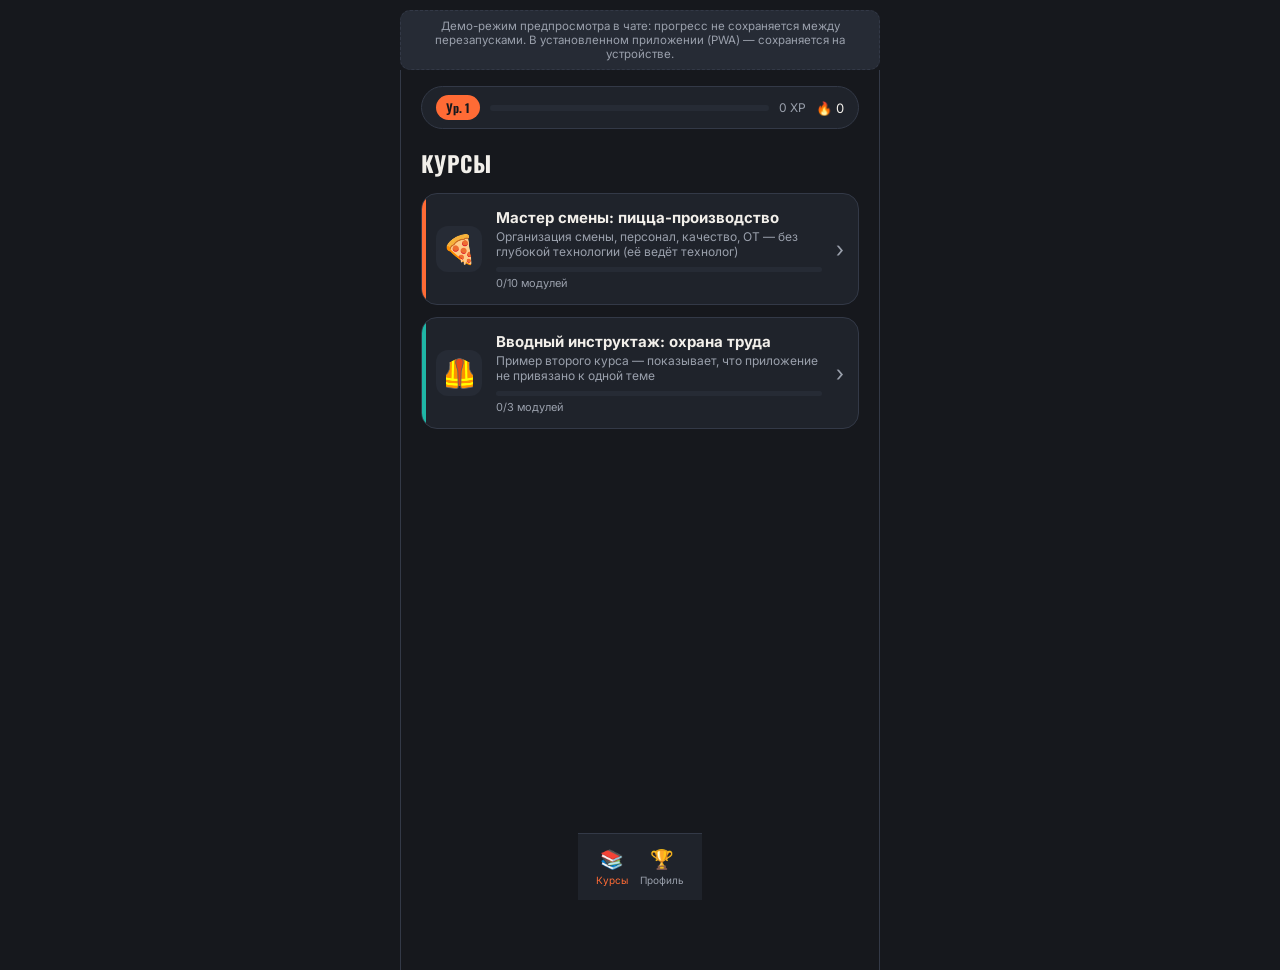
==== Смена_плюс_демо.html @ 6fdba621 "Add files via upload" ====
<!doctype html>
<html lang="ru">
<head>
<meta charset="utf-8">
<meta name="viewport" content="width=device-width, initial-scale=1, viewport-fit=cover">
<title>Смена+ — обучение с геймификацией</title>
<style>
@import url('https://fonts.googleapis.com/css2?family=Oswald:wght@500;600;700&family=Inter:wght@400;500;600;700&display=swap');

:root {
  --bg: #16181D;
  --surface: #1F232B;
  --surface-2: #262B35;
  --border: #333947;
  --text: #F2EFEA;
  --text-dim: #9AA0AC;
  --accent: #FF6B35;
  --accent-2: #F2B705;
  --success: #1FB6A6;
  --danger: #E5484D;
  --radius: 16px;
}

* { box-sizing: border-box; }
html, body { margin: 0; padding: 0; }
body {
  background: var(--bg);
  color: var(--text);
  font-family: 'Inter', system-ui, -apple-system, sans-serif;
  -webkit-tap-highlight-color: transparent;
  overscroll-behavior-y: contain;
}
h1, h2, .display {
  font-family: 'Oswald', 'Inter', sans-serif;
  text-transform: uppercase;
  letter-spacing: 0.02em;
}

#viewport {
  max-width: 480px;
  margin: 0 auto;
  min-height: 100vh;
  display: flex;
  flex-direction: column;
  position: relative;
  background: var(--bg);
}

#app {
  flex: 1;
  padding: 16px 20px 100px;
  overflow-y: auto;
}

/* ===== Top stats bar ===== */
.topstats {
  display: flex; align-items: center; gap: 10px;
  background: var(--surface);
  border: 1px solid var(--border);
  border-radius: 999px;
  padding: 8px 14px;
  margin-bottom: 18px;
}
.lvl-badge {
  font-family: 'Oswald', sans-serif;
  background: var(--accent);
  color: #16181D;
  font-weight: 700;
  font-size: 12px;
  padding: 4px 10px;
  border-radius: 999px;
  white-space: nowrap;
}
.xp-bar { flex: 1; height: 6px; background: var(--surface-2); border-radius: 4px; overflow: hidden; }
.xp-fill { height: 100%; background: linear-gradient(90deg, var(--accent), var(--accent-2)); border-radius: 4px; transition: width .4s; }
.xp-num { font-size: 12px; color: var(--text-dim); white-space: nowrap; }
.streak { font-size: 13px; white-space: nowrap; }

/* ===== Headers ===== */
.screen-header { display: flex; align-items: center; gap: 10px; margin-bottom: 14px; }
.screen-header h1 { font-size: 22px; margin: 0; flex: 1; }
.back-btn {
  background: var(--surface); border: 1px solid var(--border); color: var(--text);
  width: 36px; height: 36px; border-radius: 50%; font-size: 20px; cursor: pointer; flex-shrink:0;
}

/* ===== Course list ===== */
.course-list { display: flex; flex-direction: column; gap: 12px; }
.course-card {
  display: flex; align-items: center; gap: 14px;
  background: var(--surface); border: 1px solid var(--border); border-radius: var(--radius);
  padding: 14px; cursor: pointer; position: relative; overflow: hidden;
}
.course-card::before {
  content: ""; position: absolute; left: 0; top: 0; bottom: 0; width: 4px; background: var(--accent);
}
.course-icon { font-size: 28px; width: 46px; height: 46px; display:flex; align-items:center; justify-content:center; background: var(--surface-2); border-radius: 12px; flex-shrink: 0; }
.course-info { flex: 1; min-width: 0; }
.course-title { font-weight: 700; font-size: 15px; }
.course-sub { font-size: 12px; color: var(--text-dim); margin: 2px 0 8px; }
.course-progress { height: 5px; background: var(--surface-2); border-radius: 4px; overflow: hidden; }
.course-progress-fill { height: 100%; background: var(--accent); }
.course-progress-label { font-size: 11px; color: var(--text-dim); margin-top: 4px; }
.chev { font-size: 22px; color: var(--text-dim); }

/* ===== Conveyor belt (signature element) ===== */
.belt { position: relative; padding: 8px 4px 30px; }
.station {
  display: flex; align-items: center; gap: 14px;
  background: var(--surface); border: 1px solid var(--border); border-radius: 14px;
  padding: 12px 14px; margin-bottom: 0; cursor: pointer; position: relative;
}
.station.locked { opacity: 0.45; cursor: not-allowed; }
.station.done { border-color: var(--success); }
.station.current { border-color: var(--accent); box-shadow: 0 0 0 1px var(--accent) inset; }
.station.critical .station-title { color: var(--accent-2); }
.station-dot {
  width: 34px; height: 34px; border-radius: 50%; background: var(--surface-2);
  display: flex; align-items: center; justify-content: center; font-weight: 700; flex-shrink: 0;
  font-family: 'Oswald', sans-serif;
}
.station.done .station-dot { background: var(--success); color: #0a1512; }
.station.current .station-dot { background: var(--accent); color: #16181D; }
.station-title { font-weight: 600; font-size: 14px; }
.station-meta { font-size: 11px; color: var(--text-dim); margin-top: 2px; }
.crit-flag {
  display: inline-block; font-size: 9px; font-weight: 700; text-transform: uppercase;
  background: rgba(242,183,5,0.15); color: var(--accent-2); padding: 2px 6px; border-radius: 6px; margin-left: 6px;
  vertical-align: middle;
}
.belt-line {
  width: 2px; height: 20px; background: repeating-linear-gradient(to bottom, var(--border) 0 4px, transparent 4px 8px);
  margin: 0 0 0 34px;
}
.icon-btn { background: none; border: none; color: var(--text-dim); font-size: 16px; cursor: pointer; padding: 6px; flex-shrink: 0; }

/* ===== Lesson ===== */
.lesson-body { background: var(--surface); border: 1px solid var(--border); border-radius: var(--radius); padding: 18px; margin-bottom: 18px; }
.lesson-body p { line-height: 1.6; font-size: 14.5px; margin: 0 0 14px; white-space: pre-wrap; }
.lesson-body p:last-child { margin-bottom: 0; }

/* ===== Quiz ===== */
.q-block { background: var(--surface); border: 1px solid var(--border); border-radius: var(--radius); padding: 16px; margin-bottom: 12px; }
.q-text { font-weight: 600; font-size: 14.5px; margin-bottom: 12px; }
.q-options { display: flex; flex-direction: column; gap: 8px; }
.opt { display: flex; align-items: center; gap: 10px; background: var(--surface-2); border: 1px solid var(--border); border-radius: 10px; padding: 10px 12px; cursor: pointer; font-size: 13.5px; }
.opt input { accent-color: var(--accent); }
.opt:has(input:checked) { border-color: var(--accent); background: rgba(255,107,53,0.08); }

/* ===== Buttons ===== */
.btn-primary { background: var(--accent); color: #16181D; border: none; font-weight: 700; font-size: 15px; padding: 14px; border-radius: 12px; cursor: pointer; font-family: 'Inter', sans-serif;}
.btn-block { width: 100%; margin-top: 8px; }
.btn-ghost { background: transparent; border: 1px solid var(--border); color: var(--text); padding: 8px 14px; border-radius: 10px; cursor: pointer; font-size: 13px; }

/* ===== Profile ===== */
.profile-stats { display: flex; gap: 10px; margin-bottom: 20px; }
.stat { flex: 1; background: var(--surface); border: 1px solid var(--border); border-radius: 14px; padding: 14px; text-align: center; }
.stat-num { font-family: 'Oswald', sans-serif; font-size: 24px; font-weight: 700; color: var(--accent); }
.stat-label { font-size: 11px; color: var(--text-dim); margin-top: 2px; }
.section-title { font-size: 14px; color: var(--text-dim); margin: 22px 0 10px; text-transform: uppercase; letter-spacing: 0.05em; }
.badge-grid { display: grid; grid-template-columns: repeat(3, 1fr); gap: 10px; }
.badge { background: var(--surface); border: 1px solid var(--border); border-radius: 14px; padding: 14px 8px; text-align: center; }
.badge.locked { opacity: 0.3; filter: grayscale(1); }
.badge-icon { font-size: 24px; }
.badge-title { font-size: 10.5px; margin-top: 6px; color: var(--text-dim); line-height: 1.3; }
.edit-toggle-row { display: flex; justify-content: space-between; align-items: center; background: var(--surface); border: 1px solid var(--border); border-radius: 14px; padding: 14px; font-size: 13.5px; }

/* ===== Bottom nav ===== */
#bottomnav {
  position: sticky; bottom: 0; left: 0; right: 0;
  display: flex; background: var(--surface); border-top: 1px solid var(--border);
  padding: 8px 12px calc(8px + env(safe-area-inset-bottom));
  max-width: 480px; margin: 0 auto;
}
.navbtn { flex: 1; background: none; border: none; color: var(--text-dim); display: flex; flex-direction: column; align-items: center; gap: 3px; font-size: 10px; cursor: pointer; padding: 6px; font-family: 'Inter', sans-serif; }
.navbtn .navicon { font-size: 19px; }
.navbtn.active { color: var(--accent); }

/* ===== Modal ===== */
#modal { position: fixed; inset: 0; background: rgba(0,0,0,0.6); display: none; align-items: flex-end; justify-content: center; z-index: 50; }
#modal.show { display: flex; }
.modal-card { background: var(--surface); border-radius: 20px 20px 0 0; padding: 22px 20px calc(22px + env(safe-area-inset-bottom)); width: 100%; max-width: 480px; max-height: 85vh; overflow-y: auto; animation: slideUp .25s ease; }
.modal-card-wide { max-width: 480px; }
@keyframes slideUp { from { transform: translateY(30px); opacity:0 } to { transform: translateY(0); opacity:1 } }
.modal-card h2 { margin: 0 0 16px; font-size: 18px; }
.modal-card label { display: block; font-size: 12px; color: var(--text-dim); margin-bottom: 12px; }
.modal-card input, .modal-card select, .modal-card textarea {
  display: block; width: 100%; margin-top: 5px; background: var(--surface-2); border: 1px solid var(--border);
  color: var(--text); border-radius: 10px; padding: 10px 12px; font-size: 14px; font-family: inherit;
}
.modal-card textarea { font-family: ui-monospace, monospace; font-size: 12px; }
.hint { font-size: 11px; color: var(--text-dim); margin-top: -6px; }
.modal-actions { display: flex; justify-content: space-between; gap: 10px; margin-top: 10px; }
.result-emoji { font-size: 44px; text-align: center; }
.modal-card .result-emoji + h2 { text-align: center; }
.modal-card p { font-size: 13.5px; color: var(--text-dim); line-height: 1.5; text-align: center; }
.warn-text { color: var(--accent-2) !important; }

/* ===== Toasts ===== */
#toasts { position: fixed; top: 14px; left: 0; right: 0; display: flex; flex-direction: column; align-items: center; gap: 8px; z-index: 60; pointer-events: none; }
.toast {
  background: var(--surface-2); border: 1px solid var(--border); color: var(--text);
  padding: 10px 16px; border-radius: 999px; font-size: 13px; opacity: 0; transform: translateY(-10px);
  transition: all .3s; box-shadow: 0 4px 16px rgba(0,0,0,0.3);
}
.toast.show { opacity: 1; transform: translateY(0); }
.toast.xp { border-color: var(--accent); color: var(--accent); }
.toast.badge { border-color: var(--accent-2); color: var(--accent-2); }
.toast.warn { border-color: var(--danger); color: var(--danger); }

/* ===== Demo banner ===== */
.demo-banner { background: var(--surface-2); border: 1px dashed var(--border); color: var(--text-dim); font-size: 11.5px; padding: 8px 14px; border-radius: 10px; margin-bottom: 14px; text-align: center; }

@media (min-width: 481px) {
  #viewport { border-left: 1px solid var(--border); border-right: 1px solid var(--border); }
}

</style>
</head>
<body>
<div class="demo-banner" style="max-width:480px;margin:10px auto 0;">Демо-режим предпросмотра в чате: прогресс не сохраняется между перезапусками. В установленном приложении (PWA) — сохраняется на устройстве.</div>
<div id="viewport">
  <div id="app"></div>
  <nav id="bottomnav">
    <button class="navbtn" data-page="courses"><span class="navicon">📚</span>Курсы</button>
    <button class="navbtn" data-page="profile"><span class="navicon">🏆</span>Профиль</button>
  </nav>
</div>
<div id="modal"></div>
<div id="toasts"></div>
<script>
// ===== DATA: courses seed content =====
// Каждый курс: модули типа 'lesson' (текст) или 'quiz' (вопросы).
// critical: true у вопроса — блок ОТ/ХАССП/стоп-факторов, требует 100% для "зачёта без замечаний".

const SEED_COURSES = [
  {
    id: "master-pizza",
    title: "Мастер смены: пицца-производство",
    subtitle: "Организация смены, персонал, качество, ОТ — без глубокой технологии (её ведёт технолог)",
    color: "#FF6B35",
    icon: "🍕",
    modules: [
      {
        id: "m1", type: "lesson", title: "Роли: мастер и технолог",
        body: "Мастер смены — организатор процесса: люди, оборудование, документы, соблюдение регламентов.\n\nТехнолог — владелец технологии: рецептуры, параметры процесса, замены сырья.\n\nПравило: параметры техпроцесса не меняются мастером самостоятельно. При отклонении — зафиксировать и сообщить технологу.\n\nЗа мастером: контроль ККТ по графику, остановка процесса при критическом отклонении, эксплуатация оборудования, планирование смены, документооборот, управление людьми."
      },
      {
        id: "m2", type: "quiz", title: "Проверка: роли и разграничение",
        questions: [
          { q: "Кто устанавливает и меняет параметры техпроцесса?", options: ["Мастер смены по своему усмотрению", "Технолог", "Бригадир", "Кладовщик"], correct: 1, critical: false },
          { q: "Мастер обнаружил отклонение веса заготовки. Первое действие?", options: ["Изменить рецептуру самому", "Зафиксировать и сообщить технологу", "Игнорировать", "Остановить смену и уйти"], correct: 1, critical: false },
          { q: "Можно ли мастеру самостоятельно заменить сырьё в рецептуре при нехватке?", options: ["Да, если ускорит производство", "Нет — только по согласованию с технологом", "Да, если предупредить бригадира", "Да, но только ночью"], correct: 1, critical: false }
        ]
      },
      {
        id: "m3", type: "lesson", title: "Приём и передача смены",
        body: "При приёме смены: проверить незавершённые задачи, замечания предыдущей смены, остатки, документы.\n\nПередача смены — не просто 'что сделано', а что НЕ закрыто, почему и кто отвечает.\n\nОбход перед закрытием смены обязателен — не полагаться только на слова предыдущего мастера."
      },
      {
        id: "m4", type: "quiz", title: "Проверка: приём/передача смены",
        questions: [
          { q: "Что мастер делает в первую очередь при приёме смены?", options: ["Запускает конвейеры", "Проверяет незавершённые задачи и остатки предыдущей смены", "Уходит на обед", "Формирует заявку на склад"], correct: 1, critical: false },
          { q: "Что обязательно входит в передачу смены?", options: ["Личное мнение о коллегах", "Что не закрыто, почему и кто отвечает", "План отпусков", "Прогноз погоды"], correct: 1, critical: false }
        ]
      },
      {
        id: "m5", type: "lesson", title: "Пищевая безопасность и ХАССП",
        body: "Мастер контролирует критические контрольные точки (ККТ): температура выпечки, хранения начинок, санитария персонала.\n\nПри нарушении температурного режима — зафиксировать и изолировать риск немедленно, не дожидаясь конца смены.\n\nЗоны отклонений: красная (риск безопасности — стоп), жёлтая (замечание без угрозы), зелёная (плановый контроль).\n\nПринцип ротации сырья — FIFO/FEFO. Просроченное сырьё — изолировать, никогда не использовать."
      },
      {
        id: "m6", type: "quiz", title: "Аттестация: ХАССП и качество", critical: true,
        questions: [
          { q: "Что относится к критическим контрольным точкам?", options: ["Температура выпечки и хранения начинок", "Цвет спецодежды", "Марка транспорта", "Время обеда"], correct: 0, critical: true },
          { q: "Обнаружено нарушение температуры хранения сырья. Действие мастера?", options: ["Зафиксировать и остановить риск использования", "Проигнорировать при малой партии", "Сообщить в конце смены", "Изменить срок годности в документах"], correct: 0, critical: true },
          { q: "Что запрещено делать с просроченным сырьём?", options: ["Изолировать", "Использовать, если выглядит нормально", "Сообщить специалисту по качеству", "Оформить как отклонение"], correct: 1, critical: true },
          { q: "Принцип ротации сырья на складе:", options: ["LIFO", "FIFO/FEFO — по срокам поступления и годности", "Произвольно", "Не требуется"], correct: 1, critical: true }
        ]
      },
      {
        id: "m7", type: "lesson", title: "Охрана труда",
        body: "Мастер обязан знать инструкции по ОТ для конкретного оборудования и участка — не только общие правила.\n\nПри травме сотрудника: обеспечить первую помощь, сообщить ответственным, зафиксировать, инициировать расследование.\n\nДопуск без инструктажа по ОТ, запуск оборудования без проверки защит, сокрытие инцидента — стоп-факторы допуска мастера к самостоятельной работе."
      },
      {
        id: "m8", type: "quiz", title: "Аттестация: охрана труда", critical: true,
        questions: [
          { q: "Действия при травме сотрудника на смене:", options: ["Продолжить работу, отложив разбирательство", "Первая помощь, уведомление, фиксация, расследование", "Скрыть, если травма лёгкая", "Отправить домой без фиксации"], correct: 1, critical: true },
          { q: "Допуск сотрудника без инструктажа по ОТ — это:", options: ["Допустимо в исключительных случаях", "Критическая ошибка, стоп-фактор", "Обычная практика", "Разрешено для опытных"], correct: 1, critical: true },
          { q: "Запуск оборудования без проверки защитных устройств:", options: ["Допустим для скорости", "Недопустим ни при каких условиях", "Разрешён при личном контроле без проверки", "Разрешён днём"], correct: 1, critical: true }
        ]
      },
      {
        id: "m9", type: "lesson", title: "Нештатные ситуации и стоп-факторы",
        body: "Брак партии: изолировать продукцию, определить объём, оформить отклонение — не списывать без документов.\n\nСтоп-факторы допуска: допуск неподготовленного сотрудника, запуск оборудования без проверки, сокрытие брака или инцидента, недостоверная отчётность.\n\nКритические ошибки не прощаются опытом — по ним назначается повторное обучение и повторная проверка, независимо от общего результата теста."
      },
      {
        id: "m10", type: "quiz", title: "Аттестация: нештатные ситуации", critical: true,
        questions: [
          { q: "Обнаружен брак партии. Порядок действий:", options: ["Списать без документов", "Изолировать, определить объём, оформить отклонение", "Отправить потребителю", "Игнорировать, если незаметно"], correct: 1, critical: true },
          { q: "Что относится к стоп-факторам допуска?", options: ["Небольшие опоздания на пятиминутку", "Допуск неподготовленного сотрудника, запуск без проверки, сокрытие брака", "Разные предпочтения по расстановке", "Другая ручка для подписи"], correct: 1, critical: true },
          { q: "Критические ошибки в системе допуска:", options: ["Прощаются с опытом", "Не прощаются — повторное обучение и проверка", "Учитываются только повторно", "Влияют лишь на премию"], correct: 1, critical: true }
        ]
      }
    ]
  },
  {
    id: "safety-intro",
    title: "Вводный инструктаж: охрана труда",
    subtitle: "Пример второго курса — показывает, что приложение не привязано к одной теме",
    color: "#1FB6A6",
    icon: "🦺",
    modules: [
      { id: "s1", type: "lesson", title: "Общие требования", body: "Каждый сотрудник проходит вводный инструктаж до допуска к работе. СИЗ обязательны на закреплённых участках. Рабочая зона должна быть свободна от посторонних предметов." },
      { id: "s2", type: "quiz", title: "Проверка знаний", questions: [
        { q: "СИЗ на производстве:", options: ["Обязательны на закреплённых участках", "Только по желанию", "Только для новых", "Не требуются на коротких сменах"], correct: 0, critical: true }
      ]},
      { id: "s3", type: "lesson", title: "Действия при происшествии", body: "При любом происшествии: обеспечить безопасность, оказать помощь, сообщить руководителю, зафиксировать обстоятельства." }
    ]
  }
];

// ===== Gamification config =====
const LEVELS = [0, 50, 120, 220, 350, 520, 750, 1050, 1450, 2000]; // XP threshold per level index
const BADGES = [
  { id: "first-quiz", title: "Первый тест", desc: "Пройден первый тест", icon: "🥇" },
  { id: "perfect", title: "Без ошибок", desc: "Тест сдан на 100% с первой попытки", icon: "💯" },
  { id: "critical-clear", title: "Критично важно", desc: "Пройден критический блок (ОТ/ХАССП) без единой ошибки", icon: "🛡️" },
  { id: "course-done", title: "Курс завершён", desc: "Пройдены все модули курса", icon: "🏁" },
  { id: "streak-3", title: "Разогрев", desc: "3 дня подряд занятий", icon: "🔥" },
  { id: "streak-7", title: "Неделя дисциплины", desc: "7 дней подряд занятий", icon: "⚡" }
];

</script>
<script>
// ===== STORAGE ADAPTER =====
// __STORAGE_ADAPTER__ placeholder is replaced at build time:
//  - preview build: in-memory object (chat demo, no persistence)
//  - deploy build: localStorage (real installed PWA)
const Storage = {
  key: "shiftmaster_edu_state_v1",
  _mem: null,
  load() {
    if (this._mem) return this._mem; this._mem = null; return null;
  },
  save(state) {
    this._mem = state;
  }
};

// ===== STATE =====
function defaultState() {
  return {
    courses: JSON.parse(JSON.stringify(SEED_COURSES)),
    progress: {}, // { courseId: { completedModules: [id,...], quizResults: { moduleId: {score, total, perfect, criticalOk} } } }
    xp: 0,
    badges: [],
    lastActiveDate: null,
    streak: 0,
    editMode: false
  };
}

let STATE = Storage.load() || defaultState();
// backfill in case seed grew since last save
SEED_COURSES.forEach(sc => {
  if (!STATE.courses.find(c => c.id === sc.id)) STATE.courses.push(JSON.parse(JSON.stringify(sc)));
});

function persist() { Storage.save(STATE); }

function courseProgress(courseId) {
  if (!STATE.progress[courseId]) STATE.progress[courseId] = { completedModules: [], quizResults: {} };
  return STATE.progress[courseId];
}

function getCourse(id) { return STATE.courses.find(c => c.id === id); }
function getModule(courseId, moduleId) { return getCourse(courseId).modules.find(m => m.id === moduleId); }

function levelForXp(xp) {
  let lvl = 1;
  for (let i = 0; i < LEVELS.length; i++) { if (xp >= LEVELS[i]) lvl = i + 1; }
  return lvl;
}
function xpForNextLevel(xp) {
  const lvl = levelForXp(xp);
  if (lvl >= LEVELS.length) return null;
  return LEVELS[lvl];
}

function touchStreak() {
  const today = new Date().toISOString().slice(0, 10);
  if (STATE.lastActiveDate === today) return;
  const y = new Date(Date.now() - 86400000).toISOString().slice(0, 10);
  STATE.streak = (STATE.lastActiveDate === y) ? STATE.streak + 1 : 1;
  STATE.lastActiveDate = today;
  if (STATE.streak >= 3) awardBadge("streak-3");
  if (STATE.streak >= 7) awardBadge("streak-7");
}

function awardBadge(id) {
  if (!STATE.badges.includes(id)) { STATE.badges.push(id); toast("Новый значок: " + BADGES.find(b => b.id === id).title, "badge"); }
}

function awardXp(n) { STATE.xp += n; }

function completeLesson(courseId, moduleId) {
  touchStreak();
  const p = courseProgress(courseId);
  if (!p.completedModules.includes(moduleId)) { p.completedModules.push(moduleId); awardXp(10); }
  checkCourseDone(courseId);
  persist();
}

function submitQuiz(courseId, moduleId, answers) {
  touchStreak();
  const mod = getModule(courseId, moduleId);
  let correct = 0;
  let criticalOk = true;
  mod.questions.forEach((q, i) => {
    const ok = answers[i] === q.correct;
    if (ok) correct++;
    if (q.critical && !ok) criticalOk = false;
  });
  const total = mod.questions.length;
  const perfect = correct === total;
  const first = !STATE.progress[courseId] || !courseProgress(courseId).quizResults[moduleId];

  const p = courseProgress(courseId);
  p.quizResults[moduleId] = { score: correct, total, perfect, criticalOk };
  if (!p.completedModules.includes(moduleId)) p.completedModules.push(moduleId);

  let xp = correct * 8;
  if (perfect) xp += 20;
  awardXp(xp);

  if (first) awardBadge("first-quiz");
  if (perfect) awardBadge("perfect");
  if (mod.critical && criticalOk) awardBadge("critical-clear");
  checkCourseDone(courseId);
  persist();
  return { score: correct, total, perfect, criticalOk };
}

function checkCourseDone(courseId) {
  const course = getCourse(courseId);
  const p = courseProgress(courseId);
  if (course.modules.every(m => p.completedModules.includes(m.id))) awardBadge("course-done");
}

// ===== TOAST =====
function toast(msg, kind) {
  const el = document.createElement("div");
  el.className = "toast " + (kind || "");
  el.textContent = msg;
  document.getElementById("toasts").appendChild(el);
  requestAnimationFrame(() => el.classList.add("show"));
  setTimeout(() => { el.classList.remove("show"); setTimeout(() => el.remove(), 300); }, 2600);
}

// ===== ROUTER =====
function currentRoute() {
  const h = location.hash.slice(2) || "courses";
  return h.split("/");
}
window.addEventListener("hashchange", render);

function nav(path) { location.hash = "#/" + path; }

// ===== RENDER ROOT =====
function render() {
  const root = document.getElementById("app");
  const [page, a, b] = currentRoute();
  let html = "";
  if (page === "courses") html = renderCourseList();
  else if (page === "course") html = renderCourseDetail(a);
  else if (page === "lesson") html = renderLesson(a, b);
  else if (page === "quiz") html = renderQuiz(a, b);
  else if (page === "profile") html = renderProfile();
  else html = renderCourseList();

  root.innerHTML = html;
  document.querySelectorAll(".navbtn").forEach(btn => {
    btn.classList.toggle("active", btn.dataset.page === page);
  });
  window.scrollTo(0, 0);
  attachHandlers(page, a, b);
}

// ===== SCREENS =====
function renderTopStats() {
  const lvl = levelForXp(STATE.xp);
  const next = xpForNextLevel(STATE.xp);
  const prevThresh = LEVELS[lvl - 1] || 0;
  const pct = next ? Math.round(((STATE.xp - prevThresh) / (next - prevThresh)) * 100) : 100;
  return `
    <div class="topstats">
      <div class="lvl-badge">Ур. ${lvl}</div>
      <div class="xp-bar"><div class="xp-fill" style="width:${pct}%"></div></div>
      <div class="xp-num">${STATE.xp} XP</div>
      <div class="streak">🔥 ${STATE.streak}</div>
    </div>`;
}

function renderCourseList() {
  const cards = STATE.courses.map(c => {
    const p = courseProgress(c.id);
    const total = c.modules.length;
    const done = c.modules.filter(m => p.completedModules.includes(m.id)).length;
    const pct = total ? Math.round(done / total * 100) : 0;
    return `
      <div class="course-card" style="--accent:${c.color}" data-open-course="${c.id}">
        <div class="course-icon">${c.icon}</div>
        <div class="course-info">
          <div class="course-title">${escapeHtml(c.title)}</div>
          <div class="course-sub">${escapeHtml(c.subtitle || "")}</div>
          <div class="course-progress"><div class="course-progress-fill" style="width:${pct}%"></div></div>
          <div class="course-progress-label">${done}/${total} модулей</div>
        </div>
        ${STATE.editMode ? `<button class="icon-btn" data-edit-course="${c.id}">✏️</button>` : `<div class="chev">›</div>`}
      </div>`;
  }).join("");

  return `
    ${renderTopStats()}
    <div class="screen-header">
      <h1>Курсы</h1>
      ${STATE.editMode ? `<button class="btn-ghost" data-add-course>+ Курс</button>` : ""}
    </div>
    <div class="course-list">${cards}</div>
  `;
}

function renderCourseDetail(courseId) {
  const c = getCourse(courseId);
  if (!c) return renderCourseList();
  const p = courseProgress(courseId);
  const stations = c.modules.map((m, i) => {
    const done = p.completedModules.includes(m.id);
    const locked = i > 0 && !p.completedModules.includes(c.modules[i - 1].id) && !STATE.editMode;
    const qr = m.type === "quiz" ? p.quizResults[m.id] : null;
    const critical = m.critical || (m.type === "quiz" && m.questions && m.questions.some(q => q.critical));
    let stateClass = done ? "done" : (locked ? "locked" : "current");
    return `
      <div class="station ${stateClass} ${critical ? "critical" : ""}" ${locked ? "" : `data-open-module="${m.id}"`}>
        <div class="station-dot">${done ? "✓" : (locked ? "🔒" : (m.type === "quiz" ? "?" : "•"))}</div>
        <div class="station-label">
          <div class="station-title">${escapeHtml(m.title)} ${critical ? '<span class="crit-flag">крит.</span>' : ""}</div>
          <div class="station-meta">${m.type === "quiz" ? (qr ? `Результат: ${qr.score}/${qr.total}` : (m.questions.length + " вопр.")) : "Урок"}</div>
        </div>
        ${STATE.editMode ? `<button class="icon-btn" data-edit-module="${courseId}|${m.id}">✏️</button>` : ""}
      </div>`;
  }).join(`<div class="belt-line"></div>`);

  return `
    <div class="screen-header">
      <button class="back-btn" data-back>‹</button>
      <h1>${escapeHtml(c.title)}</h1>
    </div>
    ${STATE.editMode ? `<button class="btn-ghost" data-add-module="${courseId}" style="margin:8px 20px;">+ Модуль</button>` : ""}
    <div class="belt">${stations}</div>
  `;
}

function renderLesson(courseId, moduleId) {
  const m = getModule(courseId, moduleId);
  const paragraphs = m.body.split("\n\n").map(t => `<p>${escapeHtml(t)}</p>`).join("");
  return `
    <div class="screen-header">
      <button class="back-btn" data-back-course="${courseId}">‹</button>
      <h1>${escapeHtml(m.title)}</h1>
    </div>
    <div class="lesson-body">${paragraphs}</div>
    <button class="btn-primary btn-block" data-complete-lesson="${courseId}|${moduleId}">Понятно, продолжить (+10 XP)</button>
  `;
}

function renderQuiz(courseId, moduleId) {
  const m = getModule(courseId, moduleId);
  const qs = m.questions.map((q, i) => `
    <div class="q-block" data-qi="${i}">
      <div class="q-text">${i + 1}. ${escapeHtml(q.q)} ${q.critical ? '<span class="crit-flag">крит.</span>' : ""}</div>
      <div class="q-options">
        ${q.options.map((o, oi) => `<label class="opt"><input type="radio" name="q${i}" value="${oi}"><span>${escapeHtml(o)}</span></label>`).join("")}
      </div>
    </div>`).join("");
  return `
    <div class="screen-header">
      <button class="back-btn" data-back-course="${courseId}">‹</button>
      <h1>${escapeHtml(m.title)}</h1>
    </div>
    <form id="quiz-form">
      ${qs}
      <button type="submit" class="btn-primary btn-block">Проверить ответы</button>
    </form>
  `;
}

function renderProfile() {
  const lvl = levelForXp(STATE.xp);
  const badgeGrid = BADGES.map(b => {
    const got = STATE.badges.includes(b.id);
    return `<div class="badge ${got ? "" : "locked"}"><div class="badge-icon">${b.icon}</div><div class="badge-title">${b.title}</div></div>`;
  }).join("");
  return `
    ${renderTopStats()}
    <div class="screen-header"><h1>Профиль</h1></div>
    <div class="profile-stats">
      <div class="stat"><div class="stat-num">${STATE.xp}</div><div class="stat-label">Опыт (XP)</div></div>
      <div class="stat"><div class="stat-num">${lvl}</div><div class="stat-label">Уровень</div></div>
      <div class="stat"><div class="stat-num">${STATE.streak}</div><div class="stat-label">Дней подряд</div></div>
    </div>
    <h2 class="section-title">Значки</h2>
    <div class="badge-grid">${badgeGrid}</div>
    <h2 class="section-title">Режим редактирования</h2>
    <div class="edit-toggle-row">
      <span>${STATE.editMode ? "Включён — можно редактировать курсы" : "Выключен"}</span>
      <button class="btn-ghost" data-toggle-edit>${STATE.editMode ? "Выключить" : "Включить"}</button>
    </div>
    <button class="btn-ghost btn-block" data-reset style="margin-top:24px;color:var(--danger)">Сбросить прогресс</button>
  `;
}

function escapeHtml(s) {
  return String(s).replace(/[&<>"']/g, c => ({ "&": "&amp;", "<": "&lt;", ">": "&gt;", '"': "&quot;", "'": "&#39;" }[c]));
}

// ===== EVENT HANDLERS =====
function attachHandlers(page) {
  document.querySelectorAll("[data-open-course]").forEach(el =>
    el.addEventListener("click", e => { if (e.target.closest("[data-edit-course]")) return; nav("course/" + el.dataset.openCourse); }));

  document.querySelectorAll("[data-back]").forEach(el => el.addEventListener("click", () => nav("courses")));
  document.querySelectorAll("[data-back-course]").forEach(el => el.addEventListener("click", () => nav("course/" + el.dataset.backCourse)));

  document.querySelectorAll("[data-open-module]").forEach(el => el.addEventListener("click", e => {
    if (e.target.closest("[data-edit-module]")) return;
    const [page0, courseId] = currentRoute();
    const moduleId = el.dataset.openModule;
    const m = getModule(courseId, moduleId);
    nav((m.type === "quiz" ? "quiz/" : "lesson/") + courseId + "/" + moduleId);
  }));

  document.querySelectorAll("[data-complete-lesson]").forEach(el => el.addEventListener("click", () => {
    const [courseId, moduleId] = el.dataset.completeLesson.split("|");
    completeLesson(courseId, moduleId);
    toast("+10 XP", "xp");
    nav("course/" + courseId);
  }));

  const quizForm = document.getElementById("quiz-form");
  if (quizForm) quizForm.addEventListener("submit", e => {
    e.preventDefault();
    const [, courseId, moduleId] = currentRoute();
    const m = getModule(courseId, moduleId);
    const answers = m.questions.map((q, i) => {
      const checked = quizForm.querySelector(`input[name="q${i}"]:checked`);
      return checked ? parseInt(checked.value) : -1;
    });
    if (answers.includes(-1)) { toast("Ответьте на все вопросы", "warn"); return; }
    const result = submitQuiz(courseId, moduleId, answers);
    showQuizResult(courseId, moduleId, result);
  });

  document.querySelectorAll(".navbtn").forEach(el => el.addEventListener("click", () => nav(el.dataset.page)));

  document.querySelectorAll("[data-toggle-edit]").forEach(el => el.addEventListener("click", toggleEditMode));
  document.querySelectorAll("[data-reset]").forEach(el => el.addEventListener("click", () => {
    if (confirm("Сбросить весь прогресс, XP и значки?")) { STATE = defaultState(); persist(); render(); }
  }));

  document.querySelectorAll("[data-add-course]").forEach(el => el.addEventListener("click", openCourseEditor));
  document.querySelectorAll("[data-edit-course]").forEach(el => el.addEventListener("click", e => { e.stopPropagation(); openCourseEditor(el.dataset.editCourse); }));
  document.querySelectorAll("[data-add-module]").forEach(el => el.addEventListener("click", () => openModuleEditor(el.dataset.addModule)));
  document.querySelectorAll("[data-edit-module]").forEach(el => el.addEventListener("click", e => {
    e.stopPropagation();
    const [courseId, moduleId] = el.dataset.editModule.split("|");
    openModuleEditor(courseId, moduleId);
  }));
}

function showQuizResult(courseId, moduleId, r) {
  const modal = document.getElementById("modal");
  const pct = Math.round(r.score / r.total * 100);
  modal.innerHTML = `
    <div class="modal-card">
      <div class="result-emoji">${r.perfect ? "🏆" : r.criticalOk ? "✅" : "⚠️"}</div>
      <h2>${r.perfect ? "Отлично, без ошибок!" : r.criticalOk ? "Тест пройден" : "Есть критические ошибки"}</h2>
      <p>Правильных ответов: ${r.score} из ${r.total} (${pct}%)</p>
      ${!r.criticalOk ? `<p class="warn-text">Ошибка в критическом вопросе (ОТ/ХАССП) — по регламенту требуется отдельный разбор с наставником перед допуском, независимо от процента.</p>` : ""}
      <button class="btn-primary btn-block" data-close-modal>Продолжить</button>
    </div>`;
  modal.classList.add("show");
  modal.querySelector("[data-close-modal]").addEventListener("click", () => {
    modal.classList.remove("show"); modal.innerHTML = "";
    nav("course/" + courseId);
  });
}

function toggleEditMode() {
  if (!STATE.editMode) {
    const pin = prompt("Введите PIN редактора (по умолчанию 1234):");
    if (pin !== "1234") { toast("Неверный PIN", "warn"); return; }
  }
  STATE.editMode = !STATE.editMode;
  persist();
  render();
}

// ===== EDIT MODALS =====
function openCourseEditor(courseId) {
  const c = courseId ? getCourse(courseId) : null;
  const modal = document.getElementById("modal");
  modal.innerHTML = `
    <div class="modal-card">
      <h2>${c ? "Редактировать курс" : "Новый курс"}</h2>
      <label>Название<input id="f-title" value="${c ? escapeHtml(c.title) : ""}"></label>
      <label>Подзаголовок<input id="f-sub" value="${c ? escapeHtml(c.subtitle || "") : ""}"></label>
      <label>Иконка (эмодзи)<input id="f-icon" value="${c ? c.icon : "📘"}"></label>
      <label>Цвет акцента<input id="f-color" type="color" value="${c ? c.color : "#FF6B35"}"></label>
      <div class="modal-actions">
        ${c ? `<button class="btn-ghost" style="color:var(--danger)" data-del-course="${c.id}">Удалить курс</button>` : ""}
        <button class="btn-primary" data-save-course="${c ? c.id : ""}">Сохранить</button>
      </div>
    </div>`;
  modal.classList.add("show");
  modal.querySelector("[data-save-course]").addEventListener("click", () => {
    const title = document.getElementById("f-title").value.trim();
    if (!title) { toast("Укажите название", "warn"); return; }
    if (c) {
      c.title = title; c.subtitle = document.getElementById("f-sub").value.trim();
      c.icon = document.getElementById("f-icon").value.trim() || "📘";
      c.color = document.getElementById("f-color").value;
    } else {
      STATE.courses.push({ id: "c" + Date.now(), title, subtitle: document.getElementById("f-sub").value.trim(), icon: document.getElementById("f-icon").value.trim() || "📘", color: document.getElementById("f-color").value, modules: [] });
    }
    persist(); closeModal(); render();
  });
  const delBtn = modal.querySelector("[data-del-course]");
  if (delBtn) delBtn.addEventListener("click", () => {
    if (confirm("Удалить курс со всеми модулями?")) {
      STATE.courses = STATE.courses.filter(x => x.id !== c.id);
      delete STATE.progress[c.id];
      persist(); closeModal(); nav("courses");
    }
  });
}

function openModuleEditor(courseId, moduleId) {
  const c = getCourse(courseId);
  const m = moduleId ? getModule(courseId, moduleId) : null;
  const modal = document.getElementById("modal");
  const type = m ? m.type : "lesson";
  modal.innerHTML = `
    <div class="modal-card modal-card-wide">
      <h2>${m ? "Редактировать модуль" : "Новый модуль"}</h2>
      <label>Название<input id="f-mtitle" value="${m ? escapeHtml(m.title) : ""}"></label>
      <label>Тип
        <select id="f-mtype">
          <option value="lesson" ${type === "lesson" ? "selected" : ""}>Урок (текст)</option>
          <option value="quiz" ${type === "quiz" ? "selected" : ""}>Тест</option>
        </select>
      </label>
      <div id="f-lesson-fields" style="${type === "lesson" ? "" : "display:none"}">
        <label>Текст урока (абзацы через пустую строку)<textarea id="f-body" rows="6">${m && m.type === "lesson" ? escapeHtml(m.body) : ""}</textarea></label>
      </div>
      <div id="f-quiz-fields" style="${type === "quiz" ? "" : "display:none"}">
        <label>Вопросы (JSON-формат)
          <textarea id="f-questions" rows="8">${m && m.type === "quiz" ? escapeHtml(JSON.stringify(m.questions, null, 2)) : escapeHtml(JSON.stringify([{ q: "Текст вопроса", options: ["Вариант 1", "Вариант 2", "Вариант 3"], correct: 0, critical: false }], null, 2))}</textarea>
        </label>
        <p class="hint">correct — индекс правильного варианта (с 0). critical: true — вопрос по ОТ/ХАССП/стоп-факторам.</p>
      </div>
      <div class="modal-actions">
        ${m ? `<button class="btn-ghost" style="color:var(--danger)" data-del-module="${courseId}|${m.id}">Удалить</button>` : ""}
        <button class="btn-primary" data-save-module="${courseId}|${m ? m.id : ""}">Сохранить</button>
      </div>
    </div>`;
  modal.classList.add("show");

  const typeSel = document.getElementById("f-mtype");
  typeSel.addEventListener("change", () => {
    document.getElementById("f-lesson-fields").style.display = typeSel.value === "lesson" ? "" : "none";
    document.getElementById("f-quiz-fields").style.display = typeSel.value === "quiz" ? "" : "none";
  });

  modal.querySelector("[data-save-module]").addEventListener("click", () => {
    const title = document.getElementById("f-mtitle").value.trim();
    if (!title) { toast("Укажите название", "warn"); return; }
    const mtype = typeSel.value;
    let newMod;
    if (mtype === "lesson") {
      newMod = { id: m ? m.id : "mod" + Date.now(), type: "lesson", title, body: document.getElementById("f-body").value.trim() };
    } else {
      let questions;
      try { questions = JSON.parse(document.getElementById("f-questions").value); }
      catch (e) { toast("Ошибка в JSON вопросов", "warn"); return; }
      newMod = { id: m ? m.id : "mod" + Date.now(), type: "quiz", title, questions };
    }
    if (m) {
      const idx = c.modules.findIndex(x => x.id === m.id);
      c.modules[idx] = newMod;
    } else {
      c.modules.push(newMod);
    }
    persist(); closeModal(); render();
  });

  const delBtn = modal.querySelector("[data-del-module]");
  if (delBtn) delBtn.addEventListener("click", () => {
    if (confirm("Удалить модуль?")) {
      c.modules = c.modules.filter(x => x.id !== m.id);
      persist(); closeModal(); nav("course/" + courseId);
    }
  });
}

function closeModal() {
  const modal = document.getElementById("modal");
  modal.classList.remove("show"); modal.innerHTML = "";
}

// ===== INIT =====
document.addEventListener("DOMContentLoaded", () => {
  document.getElementById("modal").addEventListener("click", e => { if (e.target.id === "modal") closeModal(); });
  render();
});

</script>
</body>
</html>
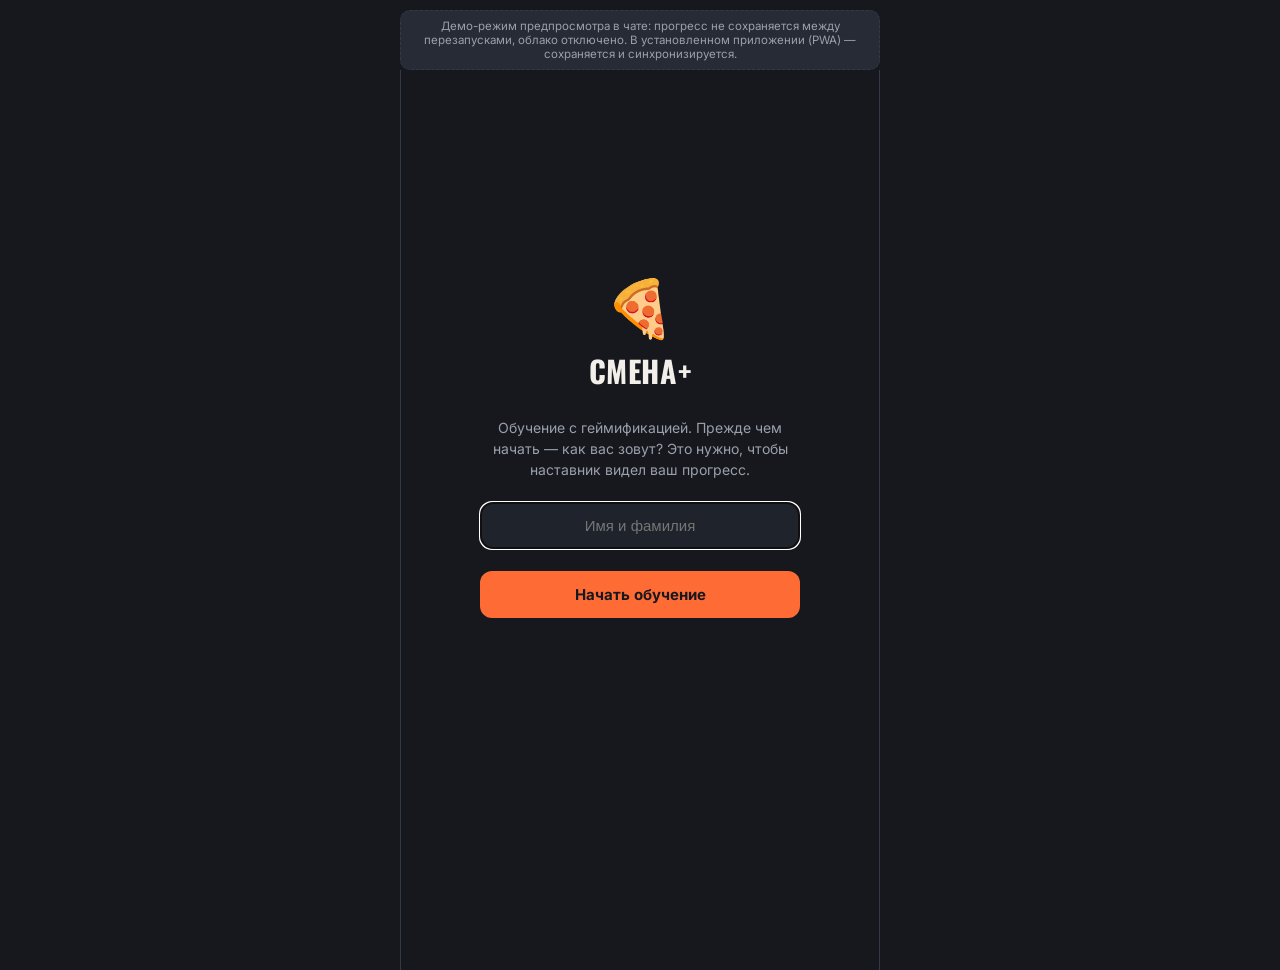
==== commit 89d2098e: "Add files via upload" ====
--- a/Смена_плюс_демо.html
+++ b/Смена_плюс_демо.html
@@ -211,6 +211,34 @@
 /* ===== Demo banner ===== */
 .demo-banner { background: var(--surface-2); border: 1px dashed var(--border); color: var(--text-dim); font-size: 11.5px; padding: 8px 14px; border-radius: 10px; margin-bottom: 14px; text-align: center; }
 
+/* ===== Onboarding ===== */
+.onboard { display: flex; flex-direction: column; align-items: center; justify-content: center; min-height: 80vh; text-align: center; padding: 20px; }
+.onboard-emoji { font-size: 56px; margin-bottom: 6px; }
+.onboard h1 { font-size: 30px; margin: 0 0 10px; }
+.onboard-sub { color: var(--text-dim); font-size: 14px; line-height: 1.5; margin-bottom: 22px; max-width: 320px; }
+.onboard-input { width: 100%; max-width: 320px; background: var(--surface); border: 1px solid var(--border); color: var(--text); border-radius: 12px; padding: 14px; font-size: 15px; margin-bottom: 14px; text-align: center; }
+.onboard .btn-block { max-width: 320px; }
+
+/* ===== Hello row / sync ===== */
+.hello-row { font-size: 12px; color: var(--text-dim); margin: -8px 0 14px; display: flex; align-items: center; gap: 6px; }
+.sync-dot { color: var(--success); font-size: 9px; }
+
+/* ===== Portal ===== */
+.portal-card::before { background: var(--accent-2); }
+
+/* ===== Admin ===== */
+.admin-list { display: flex; flex-direction: column; gap: 10px; }
+.admin-user-card { background: var(--surface); border: 1px solid var(--border); border-radius: 14px; padding: 14px; cursor: pointer; }
+.admin-user-top { display: flex; justify-content: space-between; align-items: center; margin-bottom: 6px; }
+.admin-user-name { font-weight: 700; font-size: 14.5px; }
+.lvl-badge.small { padding: 2px 8px; font-size: 10.5px; }
+.admin-user-meta { font-size: 12px; color: var(--text); margin-top: 2px; }
+.admin-user-meta.dim { color: var(--text-dim); }
+.admin-course-block { margin-bottom: 14px; text-align: left; }
+.admin-course-title { font-weight: 700; font-size: 13.5px; margin-bottom: 6px; }
+.admin-mod-row { display: flex; justify-content: space-between; font-size: 12.5px; padding: 5px 0; border-bottom: 1px solid var(--border); }
+.admin-mod-row .dim { color: var(--text-dim); }
+
 @media (min-width: 481px) {
   #viewport { border-left: 1px solid var(--border); border-right: 1px solid var(--border); }
 }
@@ -218,16 +246,105 @@
 </style>
 </head>
 <body>
-<div class="demo-banner" style="max-width:480px;margin:10px auto 0;">Демо-режим предпросмотра в чате: прогресс не сохраняется между перезапусками. В установленном приложении (PWA) — сохраняется на устройстве.</div>
+<div class="demo-banner" style="max-width:480px;margin:10px auto 0;">Демо-режим предпросмотра в чате: прогресс не сохраняется между перезапусками, облако отключено. В установленном приложении (PWA) — сохраняется и синхронизируется.</div>
 <div id="viewport">
   <div id="app"></div>
   <nav id="bottomnav">
     <button class="navbtn" data-page="courses"><span class="navicon">📚</span>Курсы</button>
+    <button class="navbtn" data-page="portal"><span class="navicon">📖</span>Портал</button>
     <button class="navbtn" data-page="profile"><span class="navicon">🏆</span>Профиль</button>
+    <button class="navbtn" data-page="admin" style="display:none"><span class="navicon">📊</span>Админ</button>
   </nav>
 </div>
 <div id="modal"></div>
 <div id="toasts"></div>
+<script>
+const FIREBASE_CONFIG = null;
+</script>
+<script>
+const SHEETS_WEBHOOK_URL = null;
+</script>
+<script>
+// ===== CLOUD SYNC (Firebase Firestore) =====
+// false заменяется при сборке:
+//   preview (демо в чате) — false, облако отключено (сеть в песочнице ненадёжна)
+//   deploy (реальный сайт) — true, облако включено, если задан FIREBASE_CONFIG
+const CLOUD_BUILD_ENABLED = false;
+
+let _db = null;
+let cloudReady = false;
+
+function initCloud() {
+  if (!CLOUD_BUILD_ENABLED) { cloudReady = false; return; }
+  if (typeof FIREBASE_CONFIG === "undefined" || !FIREBASE_CONFIG) { cloudReady = false; return; }
+  if (typeof firebase === "undefined") { cloudReady = false; return; }
+  try {
+    firebase.initializeApp(FIREBASE_CONFIG);
+    _db = firebase.firestore();
+    cloudReady = true;
+  } catch (e) {
+    console.warn("Firebase init failed:", e);
+    cloudReady = false;
+  }
+}
+
+async function cloudLoadContent() {
+  if (!cloudReady) return null;
+  try {
+    const doc = await _db.collection("content").doc("main").get();
+    return doc.exists ? doc.data().courses : null;
+  } catch (e) { console.warn("cloudLoadContent failed:", e); return null; }
+}
+
+async function cloudSaveContent(courses) {
+  if (!cloudReady) return false;
+  try {
+    await _db.collection("content").doc("main").set({ courses, updatedAt: Date.now() });
+    return true;
+  } catch (e) { console.warn("cloudSaveContent failed:", e); return false; }
+}
+
+async function cloudLoadUser(userId) {
+  if (!cloudReady) return null;
+  try {
+    const doc = await _db.collection("users").doc(userId).get();
+    return doc.exists ? doc.data() : null;
+  } catch (e) { console.warn("cloudLoadUser failed:", e); return null; }
+}
+
+async function cloudSaveUser(userId, data) {
+  if (!cloudReady) return false;
+  try {
+    await _db.collection("users").doc(userId).set({ ...data, updatedAt: Date.now() });
+    return true;
+  } catch (e) { console.warn("cloudSaveUser failed:", e); return false; }
+}
+
+async function cloudLoadAllUsers() {
+  if (!cloudReady) return [];
+  try {
+    const snap = await _db.collection("users").get();
+    return snap.docs.map(d => ({ id: d.id, ...d.data() }));
+  } catch (e) { console.warn("cloudLoadAllUsers failed:", e); return []; }
+}
+
+async function cloudLoadPortal() {
+  if (!cloudReady) return null;
+  try {
+    const doc = await _db.collection("content").doc("portal").get();
+    return doc.exists ? doc.data().articles : null;
+  } catch (e) { console.warn("cloudLoadPortal failed:", e); return null; }
+}
+
+async function cloudSavePortal(articles) {
+  if (!cloudReady) return false;
+  try {
+    await _db.collection("content").doc("portal").set({ articles, updatedAt: Date.now() });
+    return true;
+  } catch (e) { console.warn("cloudSavePortal failed:", e); return false; }
+}
+
+</script>
 <script>
 // ===== DATA: courses seed content =====
 // Каждый курс: модули типа 'lesson' (текст) или 'quiz' (вопросы).
@@ -316,6 +433,39 @@
       ]},
       { id: "s3", type: "lesson", title: "Действия при происшествии", body: "При любом происшествии: обеспечить безопасность, оказать помощь, сообщить руководителю, зафиксировать обстоятельства." }
     ]
+  },
+  {
+    id: "attestation",
+    title: "Итоговая аттестация мастера смены",
+    subtitle: "Повторение ключевых тем + финальный экзамен. Результат передаётся наставнику.",
+    color: "#F2B705",
+    icon: "🎓",
+    modules: [
+      {
+        id: "at1", type: "lesson", title: "Перед экзаменом: что повторить",
+        body: "Экзамен проверяет темы курса «Мастер смены»: роли и разграничение с технологом, приём/передачу смены, ХАССП и качество, охрану труда, нештатные ситуации и стоп-факторы.\n\nПроходной балл — 85% правильных ответов. По вопросам ОТ, ХАССП и стоп-факторам (отмечены «крит.») — обязательны верные ответы на все вопросы этого типа: даже одна ошибка в критическом вопросе означает, что перед допуском к самостоятельной работе нужен отдельный разбор с наставником, независимо от общего процента.\n\nЗагляните в раздел «Портал» — там собраны чек-листы и памятки по всем этим темам."
+      },
+      {
+        id: "at2", type: "quiz", title: "Итоговый экзамен", isFinalExam: true,
+        questions: [
+          { q: "Кто устанавливает и меняет параметры техпроцесса?", options: ["Мастер смены по своему усмотрению", "Технолог", "Бригадир", "Кладовщик"], correct: 1, critical: false },
+          { q: "Что мастер делает в первую очередь при приёме смены?", options: ["Запускает конвейеры", "Проверяет незавершённые задачи и остатки предыдущей смены", "Уходит на обед", "Формирует заявку на склад"], correct: 1, critical: false },
+          { q: "Что обязательно входит в передачу смены?", options: ["Личное мнение о коллегах", "Что не закрыто, почему и кто отвечает", "План отпусков", "Прогноз погоды"], correct: 1, critical: false },
+          { q: "Что относится к критическим контрольным точкам?", options: ["Температура выпечки и хранения начинок", "Цвет спецодежды", "Марка транспорта", "Время обеда"], correct: 0, critical: true },
+          { q: "Обнаружено нарушение температуры хранения сырья. Действие мастера?", options: ["Зафиксировать и остановить риск использования", "Проигнорировать при малой партии", "Сообщить в конце смены", "Изменить срок годности в документах"], correct: 0, critical: true },
+          { q: "Принцип ротации сырья на складе:", options: ["LIFO", "FIFO/FEFO — по срокам поступления и годности", "Произвольно", "Не требуется"], correct: 1, critical: true },
+          { q: "Что запрещено делать с просроченным сырьём?", options: ["Изолировать", "Использовать, если выглядит нормально", "Сообщить специалисту по качеству", "Оформить как отклонение"], correct: 1, critical: true },
+          { q: "Действия при травме сотрудника на смене:", options: ["Продолжить работу, отложив разбирательство", "Первая помощь, уведомление, фиксация, расследование", "Скрыть, если травма лёгкая", "Отправить домой без фиксации"], correct: 1, critical: true },
+          { q: "Допуск сотрудника без инструктажа по ОТ — это:", options: ["Допустимо в исключительных случаях", "Критическая ошибка, стоп-фактор", "Обычная практика", "Разрешено для опытных"], correct: 1, critical: true },
+          { q: "Запуск оборудования без проверки защитных устройств:", options: ["Допустим для скорости", "Недопустим ни при каких условиях", "Разрешён при личном контроле без проверки", "Разрешён днём"], correct: 1, critical: true },
+          { q: "Обнаружен брак партии. Порядок действий:", options: ["Списать без документов", "Изолировать, определить объём, оформить отклонение", "Отправить потребителю", "Игнорировать, если незаметно"], correct: 1, critical: true },
+          { q: "Что относится к стоп-факторам допуска?", options: ["Небольшие опоздания на пятиминутку", "Допуск неподготовленного сотрудника, запуск без проверки, сокрытие брака", "Разные предпочтения по расстановке", "Другая ручка для подписи"], correct: 1, critical: true },
+          { q: "Критические ошибки в системе допуска:", options: ["Прощаются с опытом", "Не прощаются — повторное обучение и проверка", "Учитываются только повторно", "Влияют лишь на премию"], correct: 1, critical: true },
+          { q: "Кто разрабатывает стандарт ХАССП, а кто его исполняет на уровне смены?", options: ["Обе задачи — мастера", "Стандарт — технолог/специалист по качеству, исполнение и фиксация — мастер", "Стандарт — кладовщик", "Всё — служба безопасности"], critical: true, correct: 1 },
+          { q: "При отключении электроэнергии во время смены мастер обязан в первую очередь:", options: ["Продолжать процесс вручную без оценки риска", "Обеспечить безопасность людей и процесса, зафиксировать, сообщить ответственным", "Уйти с производства", "Игнорировать при кратковременном отключении"], correct: 1, critical: true }
+        ]
+      }
+    ]
   }
 ];
 
@@ -330,14 +480,45 @@
   { id: "streak-7", title: "Неделя дисциплины", desc: "7 дней подряд занятий", icon: "⚡" }
 ];
 
+// ===== Информационный портал (справочные материалы, чек-листы) =====
+const SEED_PORTAL = [
+  {
+    id: "p-roles", category: "Регламенты", icon: "🧭", title: "Разграничение: мастер и технолог",
+    summary: "Кто за что отвечает",
+    body: "Мастер смены — организатор процесса: люди, оборудование, документы, соблюдение регламентов.\n\nТехнолог — владелец технологии: рецептуры, параметры процесса, замены сырья.\n\n- Параметры техпроцесса — решает технолог, мастер контролирует соблюдение\n- Рецептуры и замена сырья — не меняются мастером самостоятельно\n- Отклонение параметров — мастер останавливает процесс, фиксирует, сообщает технологу\n- Контроль ККТ ХАССП по графику — проводит и фиксирует мастер\n- Эксплуатация оборудования — пуск/остановка и ежесменное обслуживание на мастере"
+  },
+  {
+    id: "p-shift-start", category: "Чек-листы", icon: "✅", title: "Чек-лист: приём смены",
+    summary: "Что проверить в начале смены",
+    body: "- Проверить незавершённые задачи предыдущей смены\n- Свериться с журналом замечаний и остатков\n- Обойти участки, проверить санитарное состояние оборудования\n- Провести пятиминутку: план смены, риски по качеству и ОТ, особые задания\n- Расставить персонал по постам с учётом квалификации и допусков\n- Проверить наличие и сроки годности ключевого сырья"
+  },
+  {
+    id: "p-shift-end", category: "Чек-листы", icon: "✅", title: "Чек-лист: закрытие смены",
+    summary: "Что сделать перед передачей смены",
+    body: "- Провести итоговый обход участков\n- Зафиксировать все незакрытые отклонения — что, почему, кто отвечает\n- Заполнить сменный отчёт и журналы ХАССП\n- Сверить фактические остатки сырья с учётными данными\n- Обеспечить санитарную обработку оборудования по графику\n- Передать смену лично, не только через запись в журнале"
+  },
+  {
+    id: "p-haccp", category: "Чек-листы", icon: "🌡️", title: "Критические контрольные точки (ККТ)",
+    summary: "Что мастер обязан проверять по ХАССП",
+    body: "- Температура выпечки — по графику, каждая партия\n- Температура хранения начинок и сырья — при приёмке и в течение смены\n- Личная гигиена персонала, спецодежда, медицинские книжки\n- Ротация сырья — принцип FIFO/FEFO, просроченное сырьё немедленно изолируется\n\nЗоны отклонений:\n- Красная — риск безопасности, процесс останавливается\n- Жёлтая — замечание без прямой угрозы, фиксируется и устраняется\n- Зелёная — плановый контроль, отклонений нет"
+  },
+  {
+    id: "p-stopfactors", category: "Регламенты", icon: "🛑", title: "Стоп-факторы допуска к самостоятельной работе",
+    summary: "Ошибки, которые не прощаются опытом",
+    body: "- Допуск сотрудника без прохождения инструктажа по ОТ\n- Запуск оборудования без проверки защитных устройств\n- Сокрытие брака, инцидента или недостоверная отчётность\n- Непередача существенной информации следующей смене\n\nПри критической ошибке назначается повторное обучение и повторная проверка — независимо от общего результата теста."
+  },
+  {
+    id: "p-emergency", category: "Регламенты", icon: "⚠️", title: "Действия при нештатных ситуациях",
+    summary: "Поломки, брак, отключение электричества",
+    body: "Брак партии: изолировать продукцию, определить объём, оформить отклонение — не списывать без документов.\n\nПоломка оборудования: обеспечить безопасность, вызвать техслужбу, зафиксировать простой.\n\nОтключение электроэнергии: обеспечить безопасность людей и процесса, зафиксировать ситуацию, сообщить ответственным.\n\nВо всех случаях — не скрывать инцидент и не продолжать процесс вручную без оценки риска."
+  }
+];
+
 </script>
 <script>
-// ===== STORAGE ADAPTER =====
-// __STORAGE_ADAPTER__ placeholder is replaced at build time:
-//  - preview build: in-memory object (chat demo, no persistence)
-//  - deploy build: localStorage (real installed PWA)
+// ===== STORAGE ADAPTER (локальный кэш на устройстве) =====
 const Storage = {
-  key: "shiftmaster_edu_state_v1",
+  key: "shiftmaster_edu_state_v2",
   _mem: null,
   load() {
     if (this._mem) return this._mem; this._mem = null; return null;
@@ -350,8 +531,11 @@
 // ===== STATE =====
 function defaultState() {
   return {
+    userId: null,
+    userName: null,
     courses: JSON.parse(JSON.stringify(SEED_COURSES)),
-    progress: {}, // { courseId: { completedModules: [id,...], quizResults: { moduleId: {score, total, perfect, criticalOk} } } }
+    portal: JSON.parse(JSON.stringify(SEED_PORTAL)),
+    progress: {},
     xp: 0,
     badges: [],
     lastActiveDate: null,
@@ -361,12 +545,32 @@
 }
 
 let STATE = Storage.load() || defaultState();
-// backfill in case seed grew since last save
 SEED_COURSES.forEach(sc => {
   if (!STATE.courses.find(c => c.id === sc.id)) STATE.courses.push(JSON.parse(JSON.stringify(sc)));
 });
-
-function persist() { Storage.save(STATE); }
+if (!STATE.portal) STATE.portal = JSON.parse(JSON.stringify(SEED_PORTAL));
+
+function persist() {
+  Storage.save(STATE);
+  if (cloudReady && STATE.userId) {
+    cloudSaveUser(STATE.userId, {
+      name: STATE.userName,
+      xp: STATE.xp,
+      badges: STATE.badges,
+      streak: STATE.streak,
+      lastActiveDate: STATE.lastActiveDate,
+      progress: STATE.progress
+    });
+  }
+}
+
+function persistContent() {
+  Storage.save(STATE);
+  if (cloudReady && STATE.editMode) {
+    cloudSaveContent(STATE.courses);
+    cloudSavePortal(STATE.portal);
+  }
+}
 
 function courseProgress(courseId) {
   if (!STATE.progress[courseId]) STATE.progress[courseId] = { completedModules: [], quizResults: {} };
@@ -400,7 +604,6 @@
 function awardBadge(id) {
   if (!STATE.badges.includes(id)) { STATE.badges.push(id); toast("Новый значок: " + BADGES.find(b => b.id === id).title, "badge"); }
 }
-
 function awardXp(n) { STATE.xp += n; }
 
 function completeLesson(courseId, moduleId) {
@@ -426,7 +629,7 @@
   const first = !STATE.progress[courseId] || !courseProgress(courseId).quizResults[moduleId];
 
   const p = courseProgress(courseId);
-  p.quizResults[moduleId] = { score: correct, total, perfect, criticalOk };
+  p.quizResults[moduleId] = { score: correct, total, perfect, criticalOk, at: Date.now() };
   if (!p.completedModules.includes(moduleId)) p.completedModules.push(moduleId);
 
   let xp = correct * 8;
@@ -438,6 +641,9 @@
   if (mod.critical && criticalOk) awardBadge("critical-clear");
   checkCourseDone(courseId);
   persist();
+
+  if (mod.isFinalExam) sendExamToSheets(courseId, moduleId, { score: correct, total, perfect, criticalOk });
+
   return { score: correct, total, perfect, criticalOk };
 }
 
@@ -463,11 +669,11 @@
   return h.split("/");
 }
 window.addEventListener("hashchange", render);
-
 function nav(path) { location.hash = "#/" + path; }
 
 // ===== RENDER ROOT =====
 function render() {
+  if (!STATE.userId) { renderOnboarding(); return; }
   const root = document.getElementById("app");
   const [page, a, b] = currentRoute();
   let html = "";
@@ -475,18 +681,76 @@
   else if (page === "course") html = renderCourseDetail(a);
   else if (page === "lesson") html = renderLesson(a, b);
   else if (page === "quiz") html = renderQuiz(a, b);
+  else if (page === "portal") html = renderPortalList();
+  else if (page === "article") html = renderArticle(a);
   else if (page === "profile") html = renderProfile();
+  else if (page === "admin") html = renderAdminLoading();
   else html = renderCourseList();
 
   root.innerHTML = html;
-  document.querySelectorAll(".navbtn").forEach(btn => {
-    btn.classList.toggle("active", btn.dataset.page === page);
-  });
+  document.getElementById("bottomnav").style.display = "flex";
+  document.querySelectorAll(".navbtn").forEach(btn => btn.classList.toggle("active", btn.dataset.page === page));
+  const adminBtn = document.querySelector('.navbtn[data-page="admin"]');
+  if (adminBtn) adminBtn.style.display = STATE.editMode ? "flex" : "none";
   window.scrollTo(0, 0);
   attachHandlers(page, a, b);
-}
-
-// ===== SCREENS =====
+
+  if (page === "admin") loadAndRenderAdmin();
+}
+
+// ===== ONBOARDING (первый запуск — имя пользователя) =====
+function renderOnboarding() {
+  const root = document.getElementById("app");
+  document.getElementById("bottomnav").style.display = "none";
+  root.innerHTML = `
+    <div class="onboard">
+      <div class="onboard-emoji">🍕</div>
+      <h1>Смена+</h1>
+      <p class="onboard-sub">Обучение с геймификацией. Прежде чем начать — как вас зовут? Это нужно, чтобы наставник видел ваш прогресс.</p>
+      <input id="f-username" placeholder="Имя и фамилия" class="onboard-input">
+      <button class="btn-primary btn-block" data-start>Начать обучение</button>
+    </div>`;
+  document.getElementById("f-username").focus();
+  const go = () => {
+    const name = document.getElementById("f-username").value.trim();
+    if (!name) { toast("Введите имя", "warn"); return; }
+    STATE.userId = "u_" + Date.now().toString(36) + Math.random().toString(36).slice(2, 8);
+    STATE.userName = name;
+    persist();
+    syncFromCloud().then(render);
+  };
+  document.querySelector("[data-start]").addEventListener("click", go);
+  document.getElementById("f-username").addEventListener("keydown", e => { if (e.key === "Enter") go(); });
+}
+
+// ===== CLOUD SYNC ON LOAD =====
+async function syncFromCloud() {
+  if (!cloudReady) return;
+  try {
+    const [cloudCourses, cloudPortal, cloudUser] = await Promise.all([
+      cloudLoadContent(),
+      cloudLoadPortal(),
+      STATE.userId ? cloudLoadUser(STATE.userId) : null
+    ]);
+    if (cloudCourses && cloudCourses.length) STATE.courses = cloudCourses;
+    else cloudSaveContent(STATE.courses);
+
+    if (cloudPortal && cloudPortal.length) STATE.portal = cloudPortal;
+    else cloudSavePortal(STATE.portal);
+
+    if (cloudUser) {
+      STATE.xp = cloudUser.xp ?? STATE.xp;
+      STATE.badges = cloudUser.badges ?? STATE.badges;
+      STATE.streak = cloudUser.streak ?? STATE.streak;
+      STATE.lastActiveDate = cloudUser.lastActiveDate ?? STATE.lastActiveDate;
+      STATE.progress = cloudUser.progress ?? STATE.progress;
+      if (cloudUser.name) STATE.userName = cloudUser.name;
+    }
+    Storage.save(STATE);
+  } catch (e) { console.warn("syncFromCloud failed:", e); }
+}
+
+// ===== SCREENS: курсы =====
 function renderTopStats() {
   const lvl = levelForXp(STATE.xp);
   const next = xpForNextLevel(STATE.xp);
@@ -526,6 +790,7 @@
       <h1>Курсы</h1>
       ${STATE.editMode ? `<button class="btn-ghost" data-add-course>+ Курс</button>` : ""}
     </div>
+    <div class="hello-row">Здравствуйте, ${escapeHtml(STATE.userName)}${cloudReady ? '<span class="sync-dot" title="Синхронизировано">●</span>' : ""}</div>
     <div class="course-list">${cards}</div>
   `;
 }
@@ -544,7 +809,7 @@
       <div class="station ${stateClass} ${critical ? "critical" : ""}" ${locked ? "" : `data-open-module="${m.id}"`}>
         <div class="station-dot">${done ? "✓" : (locked ? "🔒" : (m.type === "quiz" ? "?" : "•"))}</div>
         <div class="station-label">
-          <div class="station-title">${escapeHtml(m.title)} ${critical ? '<span class="crit-flag">крит.</span>' : ""}</div>
+          <div class="station-title">${escapeHtml(m.title)} ${critical ? '<span class="crit-flag">крит.</span>' : ""} ${m.isFinalExam ? '<span class="crit-flag" style="background:rgba(255,107,53,.15);color:var(--accent)">экзамен</span>' : ""}</div>
           <div class="station-meta">${m.type === "quiz" ? (qr ? `Результат: ${qr.score}/${qr.total}` : (m.questions.length + " вопр.")) : "Урок"}</div>
         </div>
         ${STATE.editMode ? `<button class="icon-btn" data-edit-module="${courseId}|${m.id}">✏️</button>` : ""}
@@ -588,10 +853,57 @@
       <button class="back-btn" data-back-course="${courseId}">‹</button>
       <h1>${escapeHtml(m.title)}</h1>
     </div>
+    ${m.isFinalExam ? `<div class="demo-banner">Итоговый экзамен: проходной балл 85%, критические вопросы (ОТ/ХАССП/стоп-факторы) — только 100%. Результат передаётся наставнику.</div>` : ""}
     <form id="quiz-form">
       ${qs}
       <button type="submit" class="btn-primary btn-block">Проверить ответы</button>
     </form>
+  `;
+}
+
+// ===== SCREENS: информационный портал =====
+function renderPortalList() {
+  const cats = {};
+  STATE.portal.forEach(a => { (cats[a.category] = cats[a.category] || []).push(a); });
+  const blocks = Object.keys(cats).map(cat => `
+    <h2 class="section-title">${escapeHtml(cat)}</h2>
+    <div class="course-list">
+      ${cats[cat].map(a => `
+        <div class="course-card portal-card" data-open-article="${a.id}">
+          <div class="course-icon">${a.icon || "📄"}</div>
+          <div class="course-info">
+            <div class="course-title">${escapeHtml(a.title)}</div>
+            <div class="course-sub">${escapeHtml(a.summary || "")}</div>
+          </div>
+          ${STATE.editMode ? `<button class="icon-btn" data-edit-article="${a.id}">✏️</button>` : `<div class="chev">›</div>`}
+        </div>`).join("")}
+    </div>
+  `).join("");
+  return `
+    <div class="screen-header">
+      <h1>Портал</h1>
+      ${STATE.editMode ? `<button class="btn-ghost" data-add-article>+ Материал</button>` : ""}
+    </div>
+    <p class="hint" style="text-align:left;margin-bottom:6px;">Справочные материалы, чек-листы и регламенты — не курсы, а быстрый поиск нужной информации.</p>
+    ${blocks || `<p class="hint">Материалов пока нет.</p>`}
+  `;
+}
+
+function renderArticle(articleId) {
+  const a = STATE.portal.find(x => x.id === articleId);
+  if (!a) return renderPortalList();
+  const paragraphs = a.body.split("\n\n").map(t => {
+    if (t.startsWith("- ")) {
+      return "<ul>" + t.split("\n").map(li => `<li>${escapeHtml(li.replace(/^- /, ""))}</li>`).join("") + "</ul>";
+    }
+    return `<p>${escapeHtml(t)}</p>`;
+  }).join("");
+  return `
+    <div class="screen-header">
+      <button class="back-btn" data-back-portal>‹</button>
+      <h1>${escapeHtml(a.title)}</h1>
+    </div>
+    <div class="lesson-body">${paragraphs}</div>
   `;
 }
 
@@ -604,6 +916,7 @@
   return `
     ${renderTopStats()}
     <div class="screen-header"><h1>Профиль</h1></div>
+    <div class="hello-row">${escapeHtml(STATE.userName)} · ${cloudReady ? "прогресс синхронизирован" : "локальный режим (без общего облака)"}</div>
     <div class="profile-stats">
       <div class="stat"><div class="stat-num">${STATE.xp}</div><div class="stat-label">Опыт (XP)</div></div>
       <div class="stat"><div class="stat-num">${lvl}</div><div class="stat-label">Уровень</div></div>
@@ -611,13 +924,93 @@
     </div>
     <h2 class="section-title">Значки</h2>
     <div class="badge-grid">${badgeGrid}</div>
-    <h2 class="section-title">Режим редактирования</h2>
+    <h2 class="section-title">Режим администратора</h2>
     <div class="edit-toggle-row">
-      <span>${STATE.editMode ? "Включён — можно редактировать курсы" : "Выключен"}</span>
+      <span>${STATE.editMode ? "Включён — редактирование и просмотр всех пользователей" : "Выключен"}</span>
       <button class="btn-ghost" data-toggle-edit>${STATE.editMode ? "Выключить" : "Включить"}</button>
     </div>
-    <button class="btn-ghost btn-block" data-reset style="margin-top:24px;color:var(--danger)">Сбросить прогресс</button>
+    ${STATE.editMode ? `<button class="btn-ghost btn-block" data-goto-admin style="margin-top:10px;">📊 Прогресс всех пользователей</button>` : ""}
+    <button class="btn-ghost btn-block" data-reset style="margin-top:24px;color:var(--danger)">Сбросить мой прогресс</button>
   `;
+}
+
+// ===== ADMIN: прогресс всех пользователей =====
+function renderAdminLoading() {
+  return `
+    <div class="screen-header">
+      <button class="back-btn" data-back>‹</button>
+      <h1>Прогресс пользователей</h1>
+    </div>
+    <div id="admin-body"><p class="hint">Загрузка…</p></div>
+  `;
+}
+
+async function loadAndRenderAdmin() {
+  const body = document.getElementById("admin-body");
+  if (!body) return;
+  if (!cloudReady) {
+    body.innerHTML = `<p class="hint">Облако не подключено, поэтому видно только это устройство.<br><br>Чтобы видеть прогресс всех пользователей, настройте Firebase — см. README_установка.md.</p>`;
+    return;
+  }
+  const users = await cloudLoadAllUsers();
+  if (!users.length) { body.innerHTML = `<p class="hint">Пока никто не начал обучение.</p>`; return; }
+
+  users.sort((a, b) => (b.updatedAt || 0) - (a.updatedAt || 0));
+
+  const rows = users.map(u => {
+    const lvl = levelForXp(u.xp || 0);
+    const courseSummaries = STATE.courses.map(c => {
+      const p = (u.progress && u.progress[c.id]) || { completedModules: [] };
+      const done = c.modules.filter(m => p.completedModules.includes(m.id)).length;
+      return `${escapeHtml(c.icon)} ${done}/${c.modules.length}`;
+    }).join(" · ");
+    const lastSeen = u.updatedAt ? new Date(u.updatedAt).toLocaleString("ru-RU") : "—";
+    return `
+      <div class="admin-user-card" data-user-detail="${u.id}">
+        <div class="admin-user-top">
+          <span class="admin-user-name">${escapeHtml(u.name || "Без имени")}</span>
+          <span class="lvl-badge small">Ур. ${lvl}</span>
+        </div>
+        <div class="admin-user-meta">${courseSummaries}</div>
+        <div class="admin-user-meta dim">${u.xp || 0} XP · 🔥 ${u.streak || 0} · значков: ${(u.badges || []).length} · был(а): ${lastSeen}</div>
+      </div>`;
+  }).join("");
+
+  body.innerHTML = `<div class="admin-list">${rows}</div>`;
+  document.querySelectorAll("[data-user-detail]").forEach(el => el.addEventListener("click", () => {
+    const u = users.find(x => x.id === el.dataset.userDetail);
+    showUserDetail(u);
+  }));
+}
+
+function showUserDetail(u) {
+  const modal = document.getElementById("modal");
+  const courseBlocks = STATE.courses.map(c => {
+    const p = (u.progress && u.progress[c.id]) || { completedModules: [], quizResults: {} };
+    const moduleRows = c.modules.map(m => {
+      const done = p.completedModules.includes(m.id);
+      const qr = m.type === "quiz" ? p.quizResults[m.id] : null;
+      let status = done ? "✓" : "—";
+      let detail = "";
+      if (qr) detail = `${qr.score}/${qr.total}${qr.criticalOk === false ? " ⚠️ критич. ошибка" : ""}`;
+      return `<div class="admin-mod-row"><span>${status} ${escapeHtml(m.title)}</span><span class="dim">${detail}</span></div>`;
+    }).join("");
+    return `<div class="admin-course-block"><div class="admin-course-title">${c.icon} ${escapeHtml(c.title)}</div>${moduleRows}</div>`;
+  }).join("");
+
+  modal.innerHTML = `
+    <div class="modal-card modal-card-wide">
+      <h2>${escapeHtml(u.name || "Без имени")}</h2>
+      <p class="hint" style="text-align:left;margin-bottom:14px;">XP: ${u.xp || 0} · Уровень: ${levelForXp(u.xp || 0)} · Серия: ${u.streak || 0} дн. · Значков: ${(u.badges || []).length}</p>
+      ${courseBlocks}
+      <div class="modal-actions" style="margin-top:14px;">
+        <button class="btn-ghost" data-export-user="${u.id}">📤 Выгрузить в Таблицу</button>
+        <button class="btn-primary" data-close-modal>Закрыть</button>
+      </div>
+    </div>`;
+  modal.classList.add("show");
+  modal.querySelector("[data-close-modal]").addEventListener("click", closeModal);
+  modal.querySelector("[data-export-user]").addEventListener("click", () => exportUserToSheets(u));
 }
 
 function escapeHtml(s) {
@@ -631,13 +1024,19 @@
 
   document.querySelectorAll("[data-back]").forEach(el => el.addEventListener("click", () => nav("courses")));
   document.querySelectorAll("[data-back-course]").forEach(el => el.addEventListener("click", () => nav("course/" + el.dataset.backCourse)));
+  document.querySelectorAll("[data-back-portal]").forEach(el => el.addEventListener("click", () => nav("portal")));
 
   document.querySelectorAll("[data-open-module]").forEach(el => el.addEventListener("click", e => {
     if (e.target.closest("[data-edit-module]")) return;
-    const [page0, courseId] = currentRoute();
+    const [, courseId] = currentRoute();
     const moduleId = el.dataset.openModule;
     const m = getModule(courseId, moduleId);
     nav((m.type === "quiz" ? "quiz/" : "lesson/") + courseId + "/" + moduleId);
+  }));
+
+  document.querySelectorAll("[data-open-article]").forEach(el => el.addEventListener("click", e => {
+    if (e.target.closest("[data-edit-article]")) return;
+    nav("article/" + el.dataset.openArticle);
   }));
 
   document.querySelectorAll("[data-complete-lesson]").forEach(el => el.addEventListener("click", () => {
@@ -664,11 +1063,17 @@
   document.querySelectorAll(".navbtn").forEach(el => el.addEventListener("click", () => nav(el.dataset.page)));
 
   document.querySelectorAll("[data-toggle-edit]").forEach(el => el.addEventListener("click", toggleEditMode));
+  document.querySelectorAll("[data-goto-admin]").forEach(el => el.addEventListener("click", () => nav("admin")));
   document.querySelectorAll("[data-reset]").forEach(el => el.addEventListener("click", () => {
-    if (confirm("Сбросить весь прогресс, XP и значки?")) { STATE = defaultState(); persist(); render(); }
+    if (confirm("Сбросить ваш прогресс, XP и значки? (Курсы и портал останутся)")) {
+      const keepName = STATE.userName, keepId = STATE.userId, keepCourses = STATE.courses, keepPortal = STATE.portal;
+      STATE = defaultState();
+      STATE.userName = keepName; STATE.userId = keepId; STATE.courses = keepCourses; STATE.portal = keepPortal;
+      persist(); render();
+    }
   }));
 
-  document.querySelectorAll("[data-add-course]").forEach(el => el.addEventListener("click", openCourseEditor));
+  document.querySelectorAll("[data-add-course]").forEach(el => el.addEventListener("click", () => openCourseEditor()));
   document.querySelectorAll("[data-edit-course]").forEach(el => el.addEventListener("click", e => { e.stopPropagation(); openCourseEditor(el.dataset.editCourse); }));
   document.querySelectorAll("[data-add-module]").forEach(el => el.addEventListener("click", () => openModuleEditor(el.dataset.addModule)));
   document.querySelectorAll("[data-edit-module]").forEach(el => el.addEventListener("click", e => {
@@ -676,6 +1081,9 @@
     const [courseId, moduleId] = el.dataset.editModule.split("|");
     openModuleEditor(courseId, moduleId);
   }));
+
+  document.querySelectorAll("[data-add-article]").forEach(el => el.addEventListener("click", () => openArticleEditor()));
+  document.querySelectorAll("[data-edit-article]").forEach(el => el.addEventListener("click", e => { e.stopPropagation(); openArticleEditor(el.dataset.editArticle); }));
 }
 
 function showQuizResult(courseId, moduleId, r) {
@@ -698,7 +1106,7 @@
 
 function toggleEditMode() {
   if (!STATE.editMode) {
-    const pin = prompt("Введите PIN редактора (по умолчанию 1234):");
+    const pin = prompt("Введите PIN администратора (по умолчанию 1234):");
     if (pin !== "1234") { toast("Неверный PIN", "warn"); return; }
   }
   STATE.editMode = !STATE.editMode;
@@ -706,7 +1114,7 @@
   render();
 }
 
-// ===== EDIT MODALS =====
+// ===== EDIT MODALS: курсы и модули =====
 function openCourseEditor(courseId) {
   const c = courseId ? getCourse(courseId) : null;
   const modal = document.getElementById("modal");
@@ -733,14 +1141,14 @@
     } else {
       STATE.courses.push({ id: "c" + Date.now(), title, subtitle: document.getElementById("f-sub").value.trim(), icon: document.getElementById("f-icon").value.trim() || "📘", color: document.getElementById("f-color").value, modules: [] });
     }
-    persist(); closeModal(); render();
+    persistContent(); closeModal(); render();
   });
   const delBtn = modal.querySelector("[data-del-course]");
   if (delBtn) delBtn.addEventListener("click", () => {
     if (confirm("Удалить курс со всеми модулями?")) {
       STATE.courses = STATE.courses.filter(x => x.id !== c.id);
       delete STATE.progress[c.id];
-      persist(); closeModal(); nav("courses");
+      persistContent(); closeModal(); nav("courses");
     }
   });
 }
@@ -760,6 +1168,7 @@
           <option value="quiz" ${type === "quiz" ? "selected" : ""}>Тест</option>
         </select>
       </label>
+      <label><input type="checkbox" id="f-final-exam" ${m && m.isFinalExam ? "checked" : ""} style="width:auto;display:inline-block;margin-right:6px;">Это итоговый экзамен (результат уходит в Таблицу)</label>
       <div id="f-lesson-fields" style="${type === "lesson" ? "" : "display:none"}">
         <label>Текст урока (абзацы через пустую строку)<textarea id="f-body" rows="6">${m && m.type === "lesson" ? escapeHtml(m.body) : ""}</textarea></label>
       </div>
@@ -786,14 +1195,15 @@
     const title = document.getElementById("f-mtitle").value.trim();
     if (!title) { toast("Укажите название", "warn"); return; }
     const mtype = typeSel.value;
+    const isFinalExam = document.getElementById("f-final-exam").checked;
     let newMod;
     if (mtype === "lesson") {
-      newMod = { id: m ? m.id : "mod" + Date.now(), type: "lesson", title, body: document.getElementById("f-body").value.trim() };
+      newMod = { id: m ? m.id : "mod" + Date.now(), type: "lesson", title, body: document.getElementById("f-body").value.trim(), isFinalExam };
     } else {
       let questions;
       try { questions = JSON.parse(document.getElementById("f-questions").value); }
       catch (e) { toast("Ошибка в JSON вопросов", "warn"); return; }
-      newMod = { id: m ? m.id : "mod" + Date.now(), type: "quiz", title, questions };
+      newMod = { id: m ? m.id : "mod" + Date.now(), type: "quiz", title, questions, isFinalExam };
     }
     if (m) {
       const idx = c.modules.findIndex(x => x.id === m.id);
@@ -801,14 +1211,60 @@
     } else {
       c.modules.push(newMod);
     }
-    persist(); closeModal(); render();
+    persistContent(); closeModal(); render();
   });
 
   const delBtn = modal.querySelector("[data-del-module]");
   if (delBtn) delBtn.addEventListener("click", () => {
     if (confirm("Удалить модуль?")) {
       c.modules = c.modules.filter(x => x.id !== m.id);
-      persist(); closeModal(); nav("course/" + courseId);
+      persistContent(); closeModal(); nav("course/" + courseId);
+    }
+  });
+}
+
+// ===== EDIT MODALS: портал =====
+function openArticleEditor(articleId) {
+  const a = articleId ? STATE.portal.find(x => x.id === articleId) : null;
+  const modal = document.getElementById("modal");
+  modal.innerHTML = `
+    <div class="modal-card modal-card-wide">
+      <h2>${a ? "Редактировать материал" : "Новый материал"}</h2>
+      <label>Категория<input id="f-cat" value="${a ? escapeHtml(a.category) : "Общее"}"></label>
+      <label>Название<input id="f-atitle" value="${a ? escapeHtml(a.title) : ""}"></label>
+      <label>Иконка (эмодзи)<input id="f-aicon" value="${a ? a.icon : "📄"}"></label>
+      <label>Краткое описание<input id="f-asummary" value="${a ? escapeHtml(a.summary || "") : ""}"></label>
+      <label>Текст (абзацы через пустую строку; список — строки, начинающиеся с "- ")<textarea id="f-abody" rows="8">${a ? escapeHtml(a.body) : ""}</textarea></label>
+      <div class="modal-actions">
+        ${a ? `<button class="btn-ghost" style="color:var(--danger)" data-del-article="${a.id}">Удалить</button>` : ""}
+        <button class="btn-primary" data-save-article="${a ? a.id : ""}">Сохранить</button>
+      </div>
+    </div>`;
+  modal.classList.add("show");
+  modal.querySelector("[data-save-article]").addEventListener("click", () => {
+    const title = document.getElementById("f-atitle").value.trim();
+    if (!title) { toast("Укажите название", "warn"); return; }
+    const data = {
+      id: a ? a.id : "art" + Date.now(),
+      category: document.getElementById("f-cat").value.trim() || "Общее",
+      title,
+      icon: document.getElementById("f-aicon").value.trim() || "📄",
+      summary: document.getElementById("f-asummary").value.trim(),
+      body: document.getElementById("f-abody").value.trim()
+    };
+    if (a) {
+      const idx = STATE.portal.findIndex(x => x.id === a.id);
+      STATE.portal[idx] = data;
+    } else {
+      STATE.portal.push(data);
+    }
+    persistContent(); closeModal(); render();
+  });
+  const delBtn = modal.querySelector("[data-del-article]");
+  if (delBtn) delBtn.addEventListener("click", () => {
+    if (confirm("Удалить материал?")) {
+      STATE.portal = STATE.portal.filter(x => x.id !== a.id);
+      persistContent(); closeModal(); nav("portal");
     }
   });
 }
@@ -818,9 +1274,46 @@
   modal.classList.remove("show"); modal.innerHTML = "";
 }
 
+// ===== GOOGLE SHEETS EXPORT =====
+async function exportUserToSheets(u) {
+  if (typeof SHEETS_WEBHOOK_URL === "undefined" || !SHEETS_WEBHOOK_URL) {
+    toast("Таблица не подключена — см. README", "warn");
+    return;
+  }
+  const rows = [];
+  STATE.courses.forEach(c => {
+    const p = (u.progress && u.progress[c.id]) || { completedModules: [], quizResults: {} };
+    c.modules.filter(m => m.type === "quiz").forEach(m => {
+      const qr = p.quizResults[m.id];
+      if (qr) rows.push({
+        name: u.name || "", course: c.title, module: m.title,
+        score: qr.score, total: qr.total, criticalOk: qr.criticalOk, date: qr.at ? new Date(qr.at).toISOString() : ""
+      });
+    });
+  });
+  if (!rows.length) { toast("У пользователя пока нет результатов тестов", "warn"); return; }
+  try {
+    await fetch(SHEETS_WEBHOOK_URL, { method: "POST", mode: "no-cors", headers: { "Content-Type": "text/plain" }, body: JSON.stringify({ rows }) });
+    toast("Отправлено в Таблицу", "badge");
+  } catch (e) { console.warn(e); toast("Не удалось отправить в Таблицу", "warn"); }
+}
+
+async function sendExamToSheets(courseId, moduleId, result) {
+  if (typeof SHEETS_WEBHOOK_URL === "undefined" || !SHEETS_WEBHOOK_URL) return;
+  const c = getCourse(courseId); const m = getModule(courseId, moduleId);
+  try {
+    await fetch(SHEETS_WEBHOOK_URL, { method: "POST", mode: "no-cors", headers: { "Content-Type": "text/plain" }, body: JSON.stringify({
+      rows: [{ name: STATE.userName, course: c.title, module: m.title, score: result.score, total: result.total, criticalOk: result.criticalOk, date: new Date().toISOString() }]
+    }) });
+  } catch (e) { console.warn(e); }
+}
+
 // ===== INIT =====
-document.addEventListener("DOMContentLoaded", () => {
+document.addEventListener("DOMContentLoaded", async () => {
+  initCloud();
   document.getElementById("modal").addEventListener("click", e => { if (e.target.id === "modal") closeModal(); });
+  render();
+  if (STATE.userId) await syncFromCloud();
   render();
 });
 
